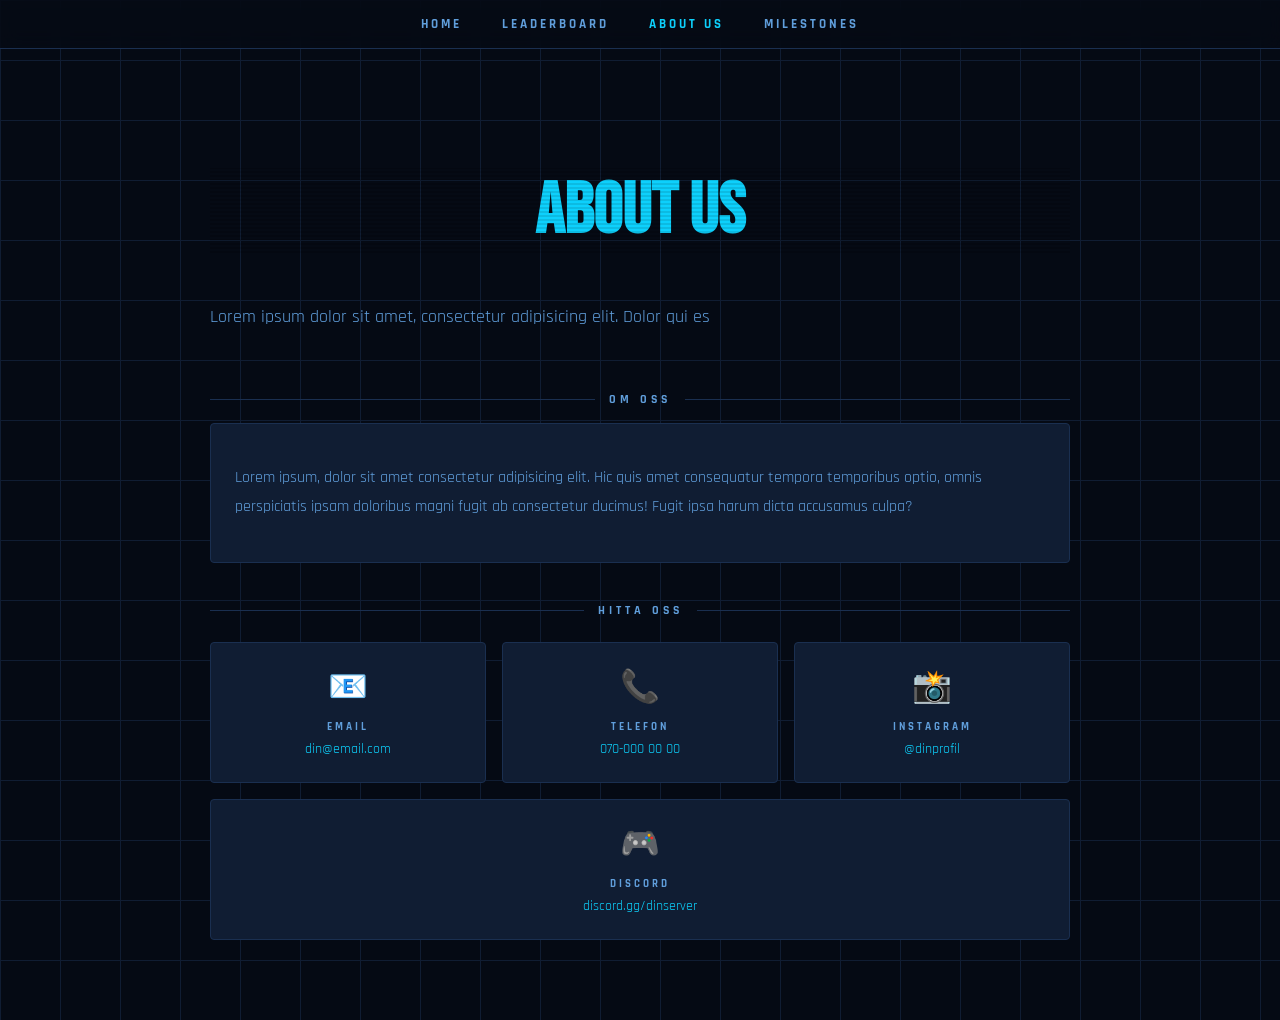
==== aboutus.html @ 58aadfc0 "arbetet jag gjorde under vecka 12, pushat 2026-03-25 Jag glum att pusha och skriva en vecka, my bad " ====
<!doctype html>
<html lang="en">
<head>
  <meta charset="UTF-8" />
  <meta name="viewport" content="width=device-width, initial-scale=1.0" />
  <link rel="preconnect" href="https://fonts.googleapis.com" />
  <link rel="preconnect" href="https://fonts.gstatic.com" crossorigin />
  <link href="https://fonts.googleapis.com/css2?family=Bebas+Neue&family=Rajdhani:wght@400;700&display=swap" rel="stylesheet" />
  <link rel="stylesheet" href="css/style.css" />
  <title>LEVEL UP! - About us</title>
</head>
<body>
  <nav>
    <a href="home.html" >Home</a>
    <a href="leaderboard.html">Leaderboard</a>
    <a href="aboutus.html" class="active">About us</a>
    <a href="milestones.html">Milestones</a>
  </nav>
  <main id="contacts">
    <div class="contacts-hero">
  <h1 class="crt">About us</h1>
  <p class="hero-desc">Lorem ipsum dolor sit amet, consectetur adipisicing elit. Dolor qui es</p>
</div>

<div class="section-label">Om oss</div>
<div class="about-box">
  <p>Lorem ipsum, dolor sit amet consectetur adipisicing elit. Hic quis amet consequatur tempora temporibus optio, omnis perspiciatis ipsam doloribus magni fugit ab consectetur ducimus! Fugit ipsa harum dicta accusamus culpa?</p>
</div>

<div class="section-label">Hitta oss</div>
<div class="contact-cards">
  <a href="mailto:din@email.com" class="contact-card">
    <div class="contact-icon">📧</div>
    <div class="contact-label">Email</div>
    <div class="contact-value">din@email.com</div>
  </a>
  <a href="tel:+46700000000" class="contact-card">
    <div class="contact-icon">📞</div>
    <div class="contact-label">Telefon</div>
    <div class="contact-value">070-000 00 00</div>
  </a>
  <a href="https://instagram.com/dinprofil" class="contact-card">
    <div class="contact-icon">📸</div>
    <div class="contact-label">Instagram</div>
    <div class="contact-value">@dinprofil</div>
  </a>
  <a href="https://discord.gg/dinserver" class="contact-card">
    <div class="contact-icon">🎮</div>
    <div class="contact-label">Discord</div>
    <div class="contact-value">discord.gg/dinserver</div>
  </a>
</div>
  </main>
</body>
</html>
---- css/style.css ----
:root {
    --bg: #050a14;
    --cyan: #0dd0fc;
    --panel: #101d33;
    --text: #cde6ff;
    --bread: #609edb;
}

body {
    font-family: 'Rajdhani', sans-serif;
    font-size: 16px;
    background-color: var(--bg);
    color: var(--text);
    background-image:
        linear-gradient(var(--panel) 1px, transparent 1px),
        linear-gradient(90deg, var(--panel) 1px, transparent 1px);
    background-size: 60px 60px;
    margin: 0;
}

body::before {
    content: '';
    position: fixed;
    inset: 0;
    background: repeating-linear-gradient(0deg,
            transparent,
            transparent 2px,
            rgba(0, 0, 0, 0.08) 2px,
            rbga(0, 0, 0, 0.08) 4px);
    pointer-events: none;
}

body::-webkit-scrollbar {
    width: 6px;
}

body::-webkit-scrollbar-track {
    background: var(--bg);
}

body::-webkit-scrollbar-thumb {
    background: var(--cyan);
    border-radius: 3px;
    box-shadow:
        0 0 6px var(--cyan),
        0 0 12px var(--cyan),
        0 0 20px var(--cyan);
}

#containterLeaderboard {
    display: grid;
    min-height: 100vh;
    grid-template-rows: auto auto 1fr;
    grid-template-areas:
        "hd"
        "se"
        "mn";
    max-width: 860px;
    margin: 0 auto;
    padding: 40px 24px;
}

header {
    grid-area: hd;
    font-family: 'Bebas Neue', sans-serif;
    font-size: 96px;
    color: var(--cyan);
    display: flex;
    align-items: center;
    justify-content: center;
    text-shadow:
        0 0 20px var(--cyan),
        0 0 60px var(--cyan),
        0 0 100px var(--cyan);
    animation: pulse-glow 4s ease-in-out infinite;
    z-index: 0;
    padding: 40px 24px;
    animation: fadeDown 0.6s ease both, pulse-glow 4s ease-in-out infinite;
}

.crt{
    position: relative;
}

.crt::before {
    content: '';
    position: absolute;
    inset: 0;
    background: repeating-linear-gradient(0deg,
            transparent,
            transparent 2px,
            rgba(0, 0, 0, 0.1) 2px,
            rgba(0, 0, 0, 0.1) 4px);
    pointer-events: none;
    z-index: 1;
}

@keyframes pulse-glow {
    0% {
        text-shadow: 0 0 5px var(--cyan), 0 0 10px var(--cyan);
    }

    50% {
        text-shadow: 0 0 10px var(--cyan), 0 0 20px var(--cyan), 0 0 160px var(--cyan);
    }

    100% {
        text-shadow: 0 0 5px var(--cyan), 0 0 10px var(--cyan);
    }
}

@keyframes fadeDown {
    from {
        opacity: 0;
        transform: translateY(-20px);
    }

    to {
        opacity: 1;
        transform: translateY(0);
    }
}

@keyframes fadeUp {
    from {
        opacity: 0;
        transform: translateY(20px);
    }

    to {
        opacity: 1;
        transform: translateY(0);
    }
}

nav {
    position: fixed;
    top: 0;
    left: 0;
    right: 0;
    display: flex;
    justify-content: center;
    gap: 40px;
    padding: 16px;
    background: rgba(5, 10, 20, 0.8);
    backdrop-filter: blur(10px);
    border-bottom: 1px solid #1a2f50;
    z-index: 100;
}

nav a {
    font-family: 'Rajdhani', sans-serif;
    font-size: 13px;
    font-weight: 700;
    letter-spacing: 3px;
    text-transform: uppercase;
    color: var(--bread);
    text-decoration: none;
    transition: color 0.2s;
}

nav a:hover {
    color: var(--cyan);
}

nav a.active {
    color: var(--cyan);
}

section {
    display: grid;
    grid-area: se;
    height: 350px;
}

main {
    grid-area: mn;
    padding: 0 24px 80px;
}

tr {
    background-color: var(--panel);
    height: 50px;
}

td {
    background-color: transparent;
    padding: 14px 20px;
    color: var(--text);
}

table {
    width: 100%;
    border-collapse: collapse;
}

thead tr {
    background: var(--panel);
    border-bottom: 1px solid #1a2f50;
}

th {
    padding: 12px 20px;
    font-size: 11px;
    font-weight: 700;
    letter-spacing: 3px;
    color: var(--bread);
    text-transform: uppercase;
    text-align: left;
}

tbody tr {
    border-bottom: 1px solid #1a2f50;
    transition: background 0.15s;
}

tbody tr:hover {
    background: rgba(13, 208, 252, 0.1);
}

.section-label {
    display: flex;
    align-items: center;
    gap: 14px;
    margin-bottom: 16px;
    font-size: 12px;
    font-weight: 700;
    letter-spacing: 4px;
    color: var(--bread);
    text-transform: uppercase;
}

.section-label::before,
.section-label::after {
    content: '';
    flex: 1;
    height: 1px;
    background: #1a2f50;
}

.table-wrap {
    border: 1px solid #1a2f50;
    border-radius: 4px;
    overflow: hidden;
}

.podium {
    display: flex;
    justify-content: center;
    align-items: flex-end;
    gap: 12px;
    height: 100%;
    animation: fadeUp 0.7s 0.2s ease both;
}

.podium-card {
    flex: 1;
    max-width: 240px;
    border-radius: 4px;
    padding: 20px 16px;
    text-align: center;
    border: 1px solid #1a2f50;
    background: var(--panel);
}

.rank-1 {
    padding-top: 40px;
    border-color: #ffd700;
    box-shadow: 0 0 20px rgba(255, 215, 0, 0.2);
}

.rank-2 {
    border-color: #c0c0c0;
    box-shadow: 0 0 16px rgba(192, 192, 192, 0.15);
}

.rank-3 {
    border-color: #cd7f32;
    box-shadow: 0 0 16px rgba(205, 127, 50, 0.15);
}

.podium-rank {
    font-family: 'Bebas Neue', sans-serif;
    font-size: 42px;
    line-height: 1;
    margin-bottom: 4px;
}

.rank-1 .podium-rank {
    color: #ffd700;
}

.rank-2 .podium-rank {
    color: #c0c0c0;
}

.rank-3 .podium-rank {
    color: #cd7f32;
}

.podium-name {
    font-size: 18px;
    font-weight: 700;
    color: #fff;
    margin-bottom: 6px;
}

.podium-xp {
    font-family: 'Bebas Neue', sans-serif;
    font-size: 24px;
    color: var(--cyan);
}

.xp-bar-wrap {
    width: 80px;
    height: 4px;
    background: #1a2f50;
    border-radius: 2px;
    margin-top: 5px;
    overflow: hidden;
}

.xp-bar {
    height: 100%;
    background: var(--cyan);
    border-radius: 2px;
}

section {
    grid-area: se;
    padding-bottom: 40px;
}

/* --------------------------------------- */

#home {
    max-width: 860px;
    margin: 0 auto;
    padding: 120px 24px 80px;
}

.hero {
    display: flex;
    flex-direction: column;
    align-items: center;
    text-align: center;
    margin-bottom: 10px;
}

.hero-logo img {
    width: 200px;
    height: 200px;
    border-radius: 50%;
    border: 2px solid var(--cyan);
    box-shadow: 0 0 20px var(--cyan);
}

.hero h1 {
    font-family: 'Bebas Neue', sans-serif;
    font-size: 72px;
    color: var(--cyan);
    animation: pulse-glow 4s ease-in-out infinite;
}

.hero-desc {
    font-size: 18px;
    color: var(--bread);
    max-width: 500px;
    line-height: 1.6;
}

.xp-cards {
    display: flex;
    gap: 16px;
    margin-top: 24px;
}

.xp-card {
    flex: 1;
    background: var(--panel);
    border: 1px solid #1a2f50;
    border-radius: 4px;
    padding: 24px;
    text-align: center;
}

.xp-card-icon {
    font-size: 32px;
    margin-bottom: 12px;
}

.xp-card-title {
    font-family: 'Bebas Neue', sans-serif;
    font-size: 24px;
    color: var(--cyan);
    margin-bottom: 8px;
}

.xp-card-desc {
    font-size: 14px;
    color: var(--bread);
    line-height: 1.6;
}

/* -------------------------------------- */

#contacts {
    max-width: 860px;
    margin: 0 auto;
    padding: 120px 24px 80px;
}

.contacts-hero {
    text-align: center;
    margin-bottom: 60px;
}

.contacts-hero h1 {
    font-family: 'Bebas Neue', sans-serif;
    font-size: 72px;
    color: var(--cyan);
    animation: pulse-glow 4s ease-in-out infinite;
}

.about-box {
    background: var(--panel);
    border: 1px solid #1a2f50;
    border-radius: 4px;
    padding: 24px;
    margin: 16px 0 40px;
    color: var(--bread);
    line-height: 1.8;
    font-size: 16px;
}

.contact-cards {
    display: flex;
    gap: 16px;
    margin-top: 24px;
    flex-wrap: wrap;
}

.contact-card {
    flex: 1;
    min-width: 180px;
    background: var(--panel);
    border: 1px solid #1a2f50;
    border-radius: 4px;
    padding: 24px;
    text-align: center;
    text-decoration: none;
    transition: border-color 0.2s, box-shadow 0.2s;
}

.contact-card:hover {
    border-color: var(--cyan);
    box-shadow: 0 0 12px rgba(13, 208, 252, 0.2);
}

.contact-icon {
    font-size: 32px;
    margin-bottom: 12px;
}

.contact-label {
    font-size: 11px;
    font-weight: 700;
    letter-spacing: 3px;
    color: var(--bread);
    text-transform: uppercase;
    margin-bottom: 6px;
}

.contact-value {
    font-size: 14px;
    color: var(--cyan);
}

/* ------------------------------------- */

#milestones {
    max-width: 860px;
    margin: 0 auto;
    padding: 120px 24px 80px;
}

.milestones-hero {
    text-align: center;
    margin-bottom: 60px;
}

.milestones-hero h1 {
    font-family: 'Bebas Neue', sans-serif;
    font-size: 72px;
    color: var(--cyan);
    animation: pulse-glow 4s ease-in-out infinite;
}

.milestone-cards {
    display: flex;
    flex-direction: column;
    gap: 12px;
    margin-top: 24px;
}

.milestone-card {
    display: flex;
    align-items: center;
    gap: 20px;
    background: var(--panel);
    border: 1px solid #1a2f50;
    border-radius: 4px;
    padding: 16px 24px;
    transition: border-color 0.2s, box-shadow 0.2s;
}

.milestone-card:hover {
    border-color: var(--cyan);
    box-shadow: 0 0 12px rgba(13, 208, 252, 0.15);
}

.milestone-color {
    width: 40px;
    height: 40px;
    border-radius: 50%;
    flex-shrink: 0;
}

.milestone-name {
    font-family: 'Bebas Neue', sans-serif;
    font-size: 24px;
    color: #fff;
}

.milestone-levels {
    font-size: 13px;
    color: var(--bread);
    letter-spacing: 2px;
}

.milestone-reward {
    font-size: 13px;
    color: var(--cyan);
    margin-top: 4px;
    letter-spacing: 1px;
}

/* Färger */
.yellow {
    background: #ffd700;
}

.green {
    background: #00c853;
}

.blue {
    background: #2979ff;
}

.purple {
    background: #aa00ff;
}

.red {
    background: #d50000;
}

.bronze {
    background: linear-gradient(135deg, #cd7f32, #3a1606);
}

.silver {
    background: linear-gradient(135deg, #c0c0c0, #0c0c0c);
}

.gold {
    background: linear-gradient(135deg, #ffcd45, #1d1a00);
}

.diamond {
    background: linear-gradient(135deg, #76d3dd, #afdbff, #4754cc);
}

.platinum {
    background: linear-gradient(135deg, #67f9ed, #affff8, #22eecc);
    
}

.mythical {
    background: linear-gradient(135deg, #ff399f, #c300ff, #2f00ff);
}

.mythical-card {
    position: relative;
    overflow: hidden;
    border-color: #818cf8;
    box-shadow: 0 0 100px rgba(129, 140, 248, 0.3);
}
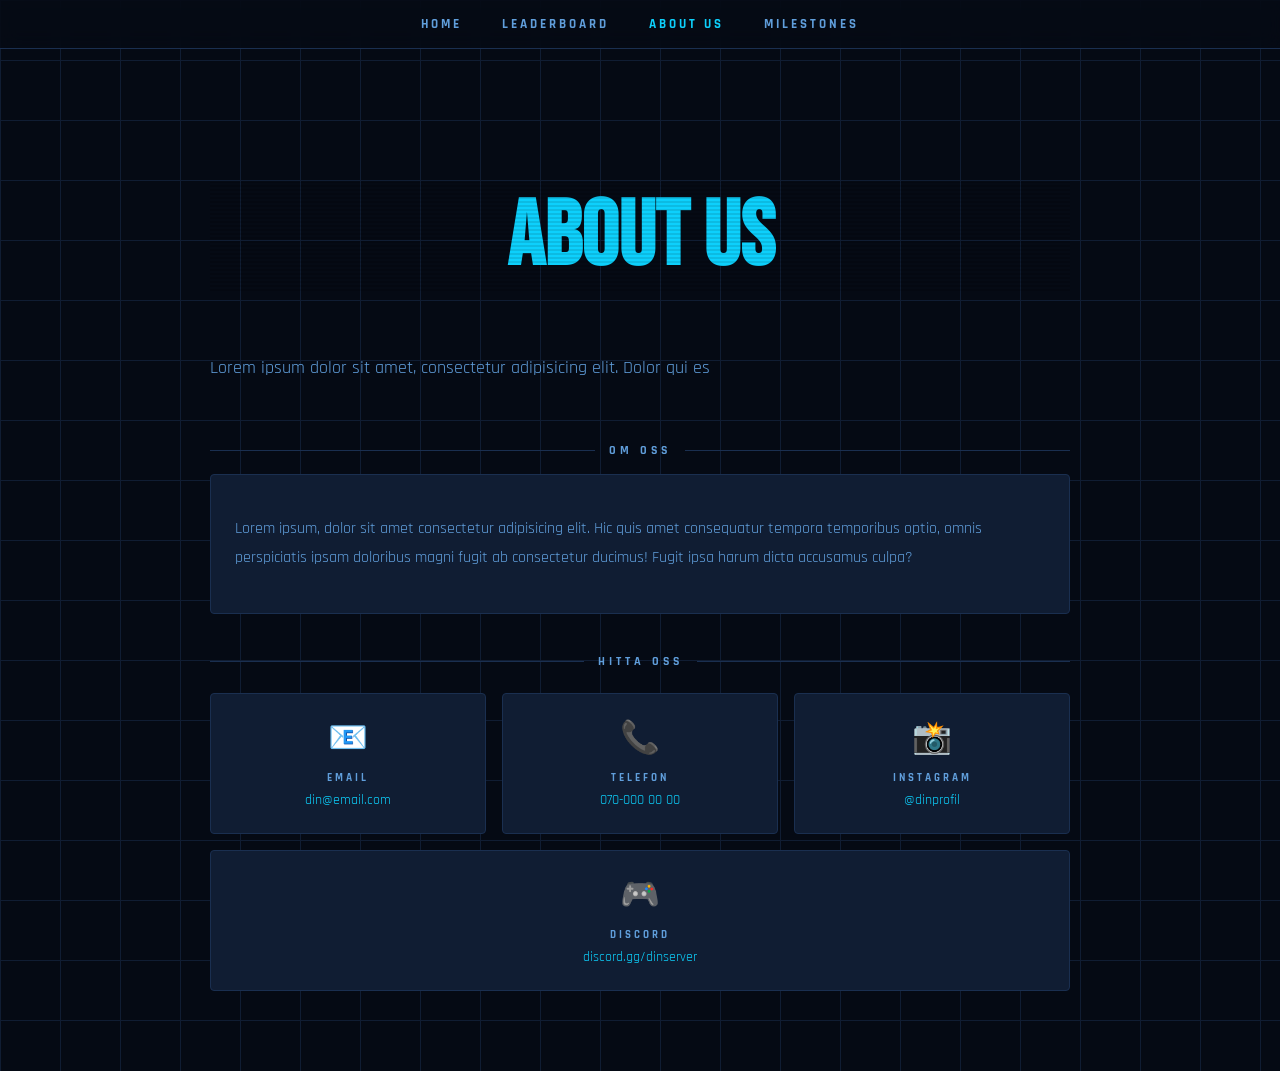
==== commit c6924e95: "2026-03-28 github pages compatability, titelfix and animations Next to-do: Responsive website :D" ====
--- a/aboutus.html
+++ b/aboutus.html
@@ -11,7 +11,7 @@
 </head>
 <body>
   <nav>
-    <a href="home.html" >Home</a>
+    <a href="index.html" >Home</a>
     <a href="leaderboard.html">Leaderboard</a>
     <a href="aboutus.html" class="active">About us</a>
     <a href="milestones.html">Milestones</a>
--- a/css/style.css
+++ b/css/style.css
@@ -4,6 +4,10 @@
     --panel: #101d33;
     --text: #cde6ff;
     --bread: #609edb;
+}
+
+main {
+    animation: fadeUp 0.7s 0.2s ease both;
 }
 
 body {
@@ -57,25 +61,23 @@
         "mn";
     max-width: 860px;
     margin: 0 auto;
-    padding: 40px 24px;
-}
-
-header {
+    padding: 0 24px;
+}
+
+.leaderboard-hero {
     grid-area: hd;
-    font-family: 'Bebas Neue', sans-serif;
-    font-size: 96px;
-    color: var(--cyan);
-    display: flex;
-    align-items: center;
+    display: flex;
     justify-content: center;
-    text-shadow:
-        0 0 20px var(--cyan),
-        0 0 60px var(--cyan),
-        0 0 100px var(--cyan);
-    animation: pulse-glow 4s ease-in-out infinite;
-    z-index: 0;
-    padding: 40px 24px;
+    padding: 185px 24px 80px;
+}
+
+.leaderboard-hero h1 {
+    font-family: 'Bebas Neue', sans-serif;
+    font-size: 92px;
+    color: var(--cyan);
     animation: fadeDown 0.6s ease both, pulse-glow 4s ease-in-out infinite;
+    margin: 0;
+    text-align: center;
 }
 
 .crt{
@@ -328,6 +330,7 @@
 
 section {
     grid-area: se;
+    height: 150px;
     padding-bottom: 40px;
 }
 
@@ -355,11 +358,25 @@
     box-shadow: 0 0 20px var(--cyan);
 }
 
+.contacts-hero h1 {
+    font-family: 'Bebas Neue', sans-serif;
+    font-size: 92px;
+    color: var(--cyan);
+    animation: fadeDown 0.6s ease both, pulse-glow 4s ease-in-out infinite;
+}
+
+.milestones-hero h1 {
+    font-family: 'Bebas Neue', sans-serif;
+    font-size: 92px;
+    color: var(--cyan);
+    animation: fadeDown 0.6s ease both, pulse-glow 4s ease-in-out infinite;
+}
+
 .hero h1 {
     font-family: 'Bebas Neue', sans-serif;
-    font-size: 72px;
-    color: var(--cyan);
-    animation: pulse-glow 4s ease-in-out infinite;
+    font-size: 92px;
+    color: var(--cyan);
+    animation: fadeDown 0.6s ease both, pulse-glow 4s ease-in-out infinite;
 }
 
 .hero-desc {
@@ -417,7 +434,7 @@
 
 .contacts-hero h1 {
     font-family: 'Bebas Neue', sans-serif;
-    font-size: 72px;
+    font-size: 92px;
     color: var(--cyan);
     animation: pulse-glow 4s ease-in-out infinite;
 }
@@ -491,7 +508,7 @@
 
 .milestones-hero h1 {
     font-family: 'Bebas Neue', sans-serif;
-    font-size: 72px;
+    font-size: 92px;
     color: var(--cyan);
     animation: pulse-glow 4s ease-in-out infinite;
 }
@@ -545,7 +562,7 @@
     letter-spacing: 1px;
 }
 
-/* Färger */
+/* Färger (väldigt jobbig skit ugghghhhghhghghghhhhh)*/
 .yellow {
     background: #ffd700;
 }
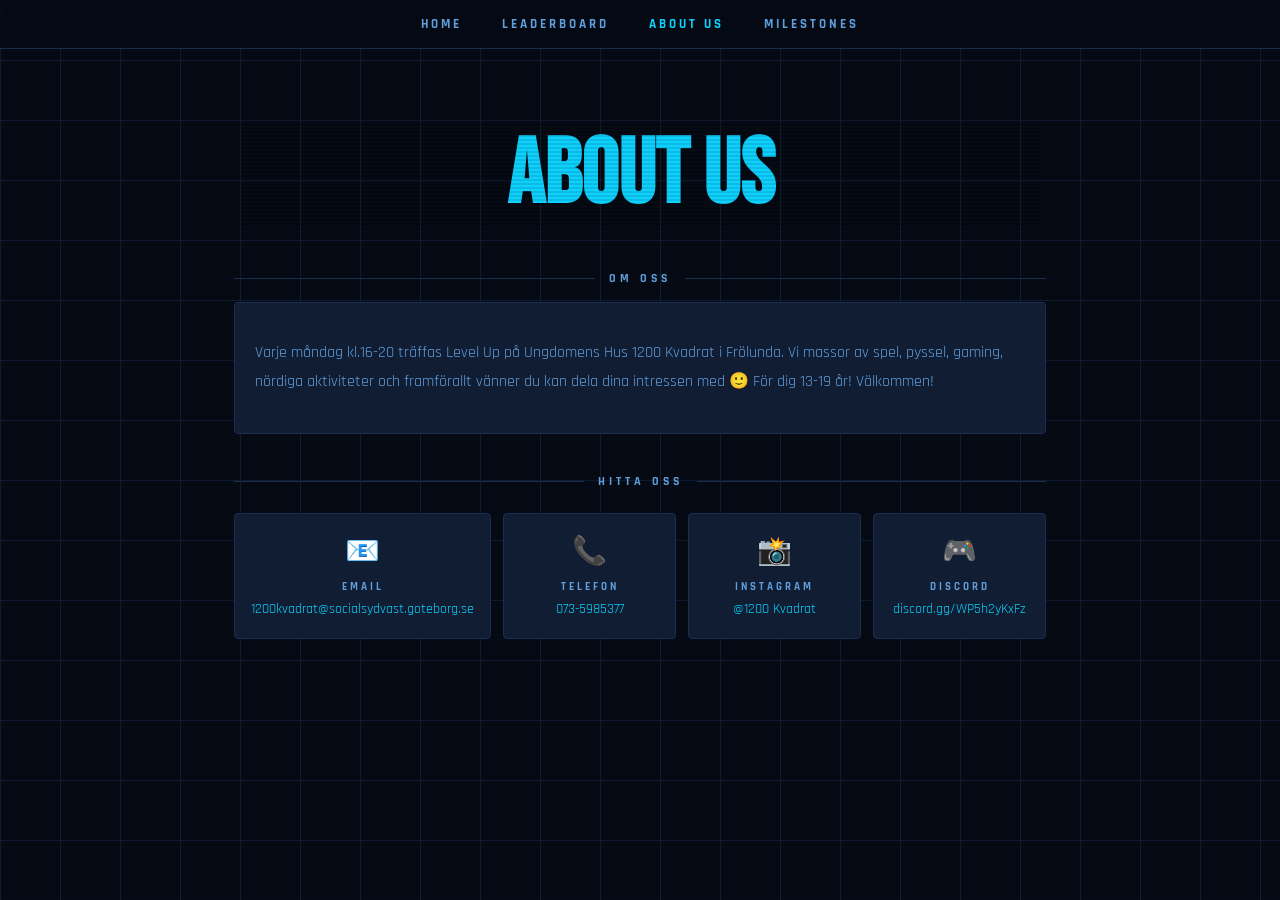
==== commit 2b30508d: "I think this is where i made it responsive but i forgor what patch i am on" ====
--- a/aboutus.html
+++ b/aboutus.html
@@ -8,8 +8,10 @@
   <link href="https://fonts.googleapis.com/css2?family=Bebas+Neue&family=Rajdhani:wght@400;700&display=swap" rel="stylesheet" />
   <link rel="stylesheet" href="css/style.css" />
   <title>LEVEL UP! - About us</title>
+  <link rel="icon" type="image/x-icon" href="img/leveluplogo.png">
 </head>
 <body>
+  <div id="wrapperAboutus">
   <nav>
     <a href="index.html" >Home</a>
     <a href="leaderboard.html">Leaderboard</a>
@@ -19,37 +21,38 @@
   <main id="contacts">
     <div class="contacts-hero">
   <h1 class="crt">About us</h1>
-  <p class="hero-desc">Lorem ipsum dolor sit amet, consectetur adipisicing elit. Dolor qui es</p>
+  <p class="hero-desc"></p>
 </div>
 
 <div class="section-label">Om oss</div>
 <div class="about-box">
-  <p>Lorem ipsum, dolor sit amet consectetur adipisicing elit. Hic quis amet consequatur tempora temporibus optio, omnis perspiciatis ipsam doloribus magni fugit ab consectetur ducimus! Fugit ipsa harum dicta accusamus culpa?</p>
+  <p>Varje måndag kl.16-20 träffas Level Up på Ungdomens Hus 1200 Kvadrat i Frölunda. Vi massor av spel, pyssel, gaming, nördiga aktiviteter och framförallt vänner du kan dela dina intressen med 🙂 För dig 13-19 år! Välkommen!</p>
 </div>
 
 <div class="section-label">Hitta oss</div>
 <div class="contact-cards">
-  <a href="mailto:din@email.com" class="contact-card">
+  <a href="mailto:1200kvadrat@socialsydvast.goteborg.se" class="contact-card">
     <div class="contact-icon">📧</div>
     <div class="contact-label">Email</div>
-    <div class="contact-value">din@email.com</div>
+    <div class="contact-value">1200kvadrat@socialsydvast.goteborg.se</div>
   </a>
-  <a href="tel:+46700000000" class="contact-card">
+  <a href="tel:0735985377" class="contact-card">
     <div class="contact-icon">📞</div>
     <div class="contact-label">Telefon</div>
-    <div class="contact-value">070-000 00 00</div>
+    <div class="contact-value">073-5985377</div>
   </a>
-  <a href="https://instagram.com/dinprofil" class="contact-card">
+  <a href="https://instagram.com/1200 Kvadrat" class="contact-card">
     <div class="contact-icon">📸</div>
     <div class="contact-label">Instagram</div>
-    <div class="contact-value">@dinprofil</div>
+    <div class="contact-value">@1200 Kvadrat</div>
   </a>
-  <a href="https://discord.gg/dinserver" class="contact-card">
+  <a href="https://discord.gg/WP5h2yKxFz" class="contact-card">
     <div class="contact-icon">🎮</div>
     <div class="contact-label">Discord</div>
-    <div class="contact-value">discord.gg/dinserver</div>
+    <div class="contact-value">discord.gg/WP5h2yKxFz</div>
   </a>
 </div>
   </main>
+  </div>
 </body>
 </html>
--- a/css/style.css
+++ b/css/style.css
@@ -8,6 +8,12 @@
 
 main {
     animation: fadeUp 0.7s 0.2s ease both;
+}
+
+*,
+*::before,
+*::after {
+    box-sizing: border-box;
 }
 
 body {
@@ -20,6 +26,7 @@
         linear-gradient(90deg, var(--panel) 1px, transparent 1px);
     background-size: 60px 60px;
     margin: 0;
+    overflow-x: hidden;
 }
 
 body::before {
@@ -30,7 +37,7 @@
             transparent,
             transparent 2px,
             rgba(0, 0, 0, 0.08) 2px,
-            rbga(0, 0, 0, 0.08) 4px);
+            rgba(0, 0, 0, 0.08) 4px);
     pointer-events: none;
 }
 
@@ -51,36 +58,256 @@
         0 0 20px var(--cyan);
 }
 
+/* --------------wrappers*/
+#wrapperAboutus,
+#wrapperHome,
+#wrapperLeaderboard,
+#wrapperMilestones,
+#wrappperMilestones {
+    width: 100%;
+    max-width: 1200px;
+    padding: 0;
+    margin: 0 auto;
+    overflow-x: hidden;
+}
+
+/* ------------nav*/
+nav {
+    position: fixed;
+    top: 0;
+    left: 0;
+    right: 0;
+    display: flex;
+    justify-content: center;
+    flex-wrap: wrap;
+    gap: 16px;
+    padding: 12px 16px;
+    background: rgba(5, 10, 20, 0.8);
+    backdrop-filter: blur(10px);
+    border-bottom: 1px solid #1a2f50;
+    z-index: 100;
+}
+
+nav a {
+    font-family: 'Rajdhani', sans-serif;
+    font-size: 12px;
+    font-weight: 700;
+    letter-spacing: 2px;
+    text-transform: uppercase;
+    color: var(--bread);
+    text-decoration: none;
+    transition: color 0.2s;
+}
+
+nav a:hover {
+    color: var(--cyan);
+}
+
+nav a.active {
+    color: var(--cyan);
+}
+
+/* ---------------leaderbpard layout*/
 #containterLeaderboard {
     display: grid;
-    min-height: 100vh;
     grid-template-rows: auto auto 1fr;
     grid-template-areas:
         "hd"
         "se"
         "mn";
-    max-width: 860px;
+    width: 100%;
+    max-width: 1200px;
     margin: 0 auto;
-    padding: 0 24px;
+    padding: 0 16px;
 }
 
 .leaderboard-hero {
     grid-area: hd;
     display: flex;
     justify-content: center;
-    padding: 185px 24px 80px;
+    padding: 100px 16px 40px;
 }
 
 .leaderboard-hero h1 {
     font-family: 'Bebas Neue', sans-serif;
-    font-size: 92px;
+    font-size: clamp(48px, 12vw, 92px);
     color: var(--cyan);
     animation: fadeDown 0.6s ease both, pulse-glow 4s ease-in-out infinite;
     margin: 0;
     text-align: center;
 }
 
-.crt{
+/* --------------Podium se*/
+section {
+    grid-area: se;
+    height: auto;
+    min-height: 160px;
+    padding: 16px 0 32px;
+}
+
+.podium {
+    display: flex;
+    justify-content: center;
+    align-items: flex-end;
+    gap: 8px;
+    height: 100%;
+    animation: fadeUp 0.7s 0.2s ease both;
+}
+
+.podium-card {
+    flex: 1;
+    min-width: 0;
+    max-width: 240px;
+    border-radius: 4px;
+    padding: 12px 8px;
+    text-align: center;
+    border: 1px solid #1a2f50;
+    background: var(--panel);
+    word-break: break-word;
+}
+
+.rank-1 {
+    padding-top: 28px;
+    border-color: #ffd700;
+    box-shadow: 0 0 20px rgba(255, 215, 0, 0.2);
+}
+
+.rank-2 {
+    border-color: #c0c0c0;
+    box-shadow: 0 0 16px rgba(192, 192, 192, 0.15);
+}
+
+.rank-3 {
+    border-color: #cd7f32;
+    box-shadow: 0 0 16px rgba(205, 127, 50, 0.15);
+}
+
+.podium-rank {
+    font-family: 'Bebas Neue', sans-serif;
+    font-size: clamp(24px, 6vw, 42px);
+    line-height: 1;
+    margin-bottom: 4px;
+}
+
+.rank-1 .podium-rank {
+    color: #ffd700;
+}
+
+.rank-2 .podium-rank {
+    color: #c0c0c0;
+}
+
+.rank-3 .podium-rank {
+    color: #cd7f32;
+}
+
+.podium-name {
+    font-size: clamp(12px, 3vw, 18px);
+    font-weight: 700;
+    color: #fff;
+    margin-bottom: 4px;
+}
+
+.podium-xp {
+    font-family: 'Bebas Neue', sans-serif;
+    font-size: clamp(14px, 4vw, 24px);
+    color: var(--cyan);
+}
+
+/*------------------Table stuff */
+main {
+    grid-area: mn;
+    padding: 0 0 80px;
+}
+
+.table-wrap {
+    border: 1px solid #1a2f50;
+    border-radius: 4px;
+    overflow-x: auto;
+    -webkit-overflow-scrolling: touch;
+}
+
+table {
+    width: 100%;
+    min-width: 360px;
+    border-collapse: collapse;
+}
+
+thead tr {
+    background: var(--panel);
+    border-bottom: 1px solid #1a2f50;
+}
+
+th {
+    padding: 10px 12px;
+    font-size: 10px;
+    font-weight: 700;
+    letter-spacing: 2px;
+    color: var(--bread);
+    text-transform: uppercase;
+    text-align: left;
+    white-space: nowrap;
+}
+
+tr {
+    background-color: var(--panel);
+    height: 50px;
+}
+
+td {
+    background-color: transparent;
+    padding: 10px 12px;
+    color: var(--text);
+    font-size: 14px;
+}
+
+tbody tr {
+    border-bottom: 1px solid #1a2f50;
+    transition: background 0.15s;
+}
+
+tbody tr:hover {
+    background: rgba(13, 208, 252, 0.1);
+}
+
+.xp-bar-wrap {
+    width: 60px;
+    height: 4px;
+    background: #1a2f50;
+    border-radius: 2px;
+    margin-top: 5px;
+    overflow: hidden;
+}
+
+.xp-bar {
+    height: 100%;
+    background: var(--cyan);
+    border-radius: 2px;
+}
+
+/* ----------section label*/
+.section-label {
+    display: flex;
+    align-items: center;
+    gap: 14px;
+    margin-bottom: 16px;
+    font-size: 12px;
+    font-weight: 700;
+    letter-spacing: 4px;
+    color: var(--bread);
+    text-transform: uppercase;
+}
+
+.section-label::before,
+.section-label::after {
+    content: '';
+    flex: 1;
+    height: 1px;
+    background: #1a2f50;
+}
+
+/* crt*/
+.crt {
     position: relative;
 }
 
@@ -97,6 +324,7 @@
     z-index: 1;
 }
 
+/* ---------------------*/
 @keyframes pulse-glow {
     0% {
         text-shadow: 0 0 5px var(--cyan), 0 0 10px var(--cyan);
@@ -135,211 +363,11 @@
     }
 }
 
-nav {
-    position: fixed;
-    top: 0;
-    left: 0;
-    right: 0;
-    display: flex;
-    justify-content: center;
-    gap: 40px;
-    padding: 16px;
-    background: rgba(5, 10, 20, 0.8);
-    backdrop-filter: blur(10px);
-    border-bottom: 1px solid #1a2f50;
-    z-index: 100;
-}
-
-nav a {
-    font-family: 'Rajdhani', sans-serif;
-    font-size: 13px;
-    font-weight: 700;
-    letter-spacing: 3px;
-    text-transform: uppercase;
-    color: var(--bread);
-    text-decoration: none;
-    transition: color 0.2s;
-}
-
-nav a:hover {
-    color: var(--cyan);
-}
-
-nav a.active {
-    color: var(--cyan);
-}
-
-section {
-    display: grid;
-    grid-area: se;
-    height: 350px;
-}
-
-main {
-    grid-area: mn;
-    padding: 0 24px 80px;
-}
-
-tr {
-    background-color: var(--panel);
-    height: 50px;
-}
-
-td {
-    background-color: transparent;
-    padding: 14px 20px;
-    color: var(--text);
-}
-
-table {
-    width: 100%;
-    border-collapse: collapse;
-}
-
-thead tr {
-    background: var(--panel);
-    border-bottom: 1px solid #1a2f50;
-}
-
-th {
-    padding: 12px 20px;
-    font-size: 11px;
-    font-weight: 700;
-    letter-spacing: 3px;
-    color: var(--bread);
-    text-transform: uppercase;
-    text-align: left;
-}
-
-tbody tr {
-    border-bottom: 1px solid #1a2f50;
-    transition: background 0.15s;
-}
-
-tbody tr:hover {
-    background: rgba(13, 208, 252, 0.1);
-}
-
-.section-label {
-    display: flex;
-    align-items: center;
-    gap: 14px;
-    margin-bottom: 16px;
-    font-size: 12px;
-    font-weight: 700;
-    letter-spacing: 4px;
-    color: var(--bread);
-    text-transform: uppercase;
-}
-
-.section-label::before,
-.section-label::after {
-    content: '';
-    flex: 1;
-    height: 1px;
-    background: #1a2f50;
-}
-
-.table-wrap {
-    border: 1px solid #1a2f50;
-    border-radius: 4px;
-    overflow: hidden;
-}
-
-.podium {
-    display: flex;
-    justify-content: center;
-    align-items: flex-end;
-    gap: 12px;
-    height: 100%;
-    animation: fadeUp 0.7s 0.2s ease both;
-}
-
-.podium-card {
-    flex: 1;
-    max-width: 240px;
-    border-radius: 4px;
-    padding: 20px 16px;
-    text-align: center;
-    border: 1px solid #1a2f50;
-    background: var(--panel);
-}
-
-.rank-1 {
-    padding-top: 40px;
-    border-color: #ffd700;
-    box-shadow: 0 0 20px rgba(255, 215, 0, 0.2);
-}
-
-.rank-2 {
-    border-color: #c0c0c0;
-    box-shadow: 0 0 16px rgba(192, 192, 192, 0.15);
-}
-
-.rank-3 {
-    border-color: #cd7f32;
-    box-shadow: 0 0 16px rgba(205, 127, 50, 0.15);
-}
-
-.podium-rank {
-    font-family: 'Bebas Neue', sans-serif;
-    font-size: 42px;
-    line-height: 1;
-    margin-bottom: 4px;
-}
-
-.rank-1 .podium-rank {
-    color: #ffd700;
-}
-
-.rank-2 .podium-rank {
-    color: #c0c0c0;
-}
-
-.rank-3 .podium-rank {
-    color: #cd7f32;
-}
-
-.podium-name {
-    font-size: 18px;
-    font-weight: 700;
-    color: #fff;
-    margin-bottom: 6px;
-}
-
-.podium-xp {
-    font-family: 'Bebas Neue', sans-serif;
-    font-size: 24px;
-    color: var(--cyan);
-}
-
-.xp-bar-wrap {
-    width: 80px;
-    height: 4px;
-    background: #1a2f50;
-    border-radius: 2px;
-    margin-top: 5px;
-    overflow: hidden;
-}
-
-.xp-bar {
-    height: 100%;
-    background: var(--cyan);
-    border-radius: 2px;
-}
-
-section {
-    grid-area: se;
-    height: 150px;
-    padding-bottom: 40px;
-}
-
-/* --------------------------------------- */
-
+/* ----------home */
 #home {
     max-width: 860px;
     margin: 0 auto;
-    padding: 120px 24px 80px;
+    padding: 100px 16px 80px;
 }
 
 .hero {
@@ -351,36 +379,26 @@
 }
 
 .hero-logo img {
-    width: 200px;
-    height: 200px;
+    max-width: 100%;
+    width: 160px;
+    height: 160px;
     border-radius: 50%;
     border: 2px solid var(--cyan);
     box-shadow: 0 0 20px var(--cyan);
 }
 
-.contacts-hero h1 {
-    font-family: 'Bebas Neue', sans-serif;
-    font-size: 92px;
-    color: var(--cyan);
-    animation: fadeDown 0.6s ease both, pulse-glow 4s ease-in-out infinite;
-}
-
+.hero h1,
+.contacts-hero h1,
 .milestones-hero h1 {
     font-family: 'Bebas Neue', sans-serif;
-    font-size: 92px;
+    font-size: clamp(48px, 12vw, 92px);
     color: var(--cyan);
     animation: fadeDown 0.6s ease both, pulse-glow 4s ease-in-out infinite;
-}
-
-.hero h1 {
-    font-family: 'Bebas Neue', sans-serif;
-    font-size: 92px;
-    color: var(--cyan);
-    animation: fadeDown 0.6s ease both, pulse-glow 4s ease-in-out infinite;
+    margin: 0;
 }
 
 .hero-desc {
-    font-size: 18px;
+    font-size: 16px;
     color: var(--bread);
     max-width: 500px;
     line-height: 1.6;
@@ -388,62 +406,55 @@
 
 .xp-cards {
     display: flex;
-    gap: 16px;
+    flex-wrap: wrap;
+    gap: 12px;
     margin-top: 24px;
 }
 
 .xp-card {
-    flex: 1;
+    flex: 1 1 140px;
     background: var(--panel);
     border: 1px solid #1a2f50;
     border-radius: 4px;
-    padding: 24px;
+    padding: 20px 16px;
     text-align: center;
 }
 
 .xp-card-icon {
-    font-size: 32px;
-    margin-bottom: 12px;
+    font-size: 28px;
+    margin-bottom: 10px;
 }
 
 .xp-card-title {
     font-family: 'Bebas Neue', sans-serif;
-    font-size: 24px;
-    color: var(--cyan);
-    margin-bottom: 8px;
+    font-size: 22px;
+    color: var(--cyan);
+    margin-bottom: 6px;
 }
 
 .xp-card-desc {
-    font-size: 14px;
+    font-size: 13px;
     color: var(--bread);
     line-height: 1.6;
 }
 
-/* -------------------------------------- */
-
+/* ------------------------about us */
 #contacts {
     max-width: 860px;
     margin: 0 auto;
-    padding: 120px 24px 80px;
+    padding: 100px 16px 80px;
 }
 
 .contacts-hero {
     text-align: center;
-    margin-bottom: 60px;
-}
-
-.contacts-hero h1 {
-    font-family: 'Bebas Neue', sans-serif;
-    font-size: 92px;
-    color: var(--cyan);
-    animation: pulse-glow 4s ease-in-out infinite;
+    margin-bottom: 40px;
 }
 
 .about-box {
     background: var(--panel);
     border: 1px solid #1a2f50;
     border-radius: 4px;
-    padding: 24px;
+    padding: 20px;
     margin: 16px 0 40px;
     color: var(--bread);
     line-height: 1.8;
@@ -452,18 +463,17 @@
 
 .contact-cards {
     display: flex;
-    gap: 16px;
+    flex-wrap: wrap;
+    gap: 12px;
     margin-top: 24px;
-    flex-wrap: wrap;
 }
 
 .contact-card {
-    flex: 1;
-    min-width: 180px;
+    flex: 1 1 140px;
     background: var(--panel);
     border: 1px solid #1a2f50;
     border-radius: 4px;
-    padding: 24px;
+    padding: 20px 16px;
     text-align: center;
     text-decoration: none;
     transition: border-color 0.2s, box-shadow 0.2s;
@@ -475,8 +485,8 @@
 }
 
 .contact-icon {
-    font-size: 32px;
-    margin-bottom: 12px;
+    font-size: 28px;
+    margin-bottom: 10px;
 }
 
 .contact-label {
@@ -493,41 +503,32 @@
     color: var(--cyan);
 }
 
-/* ------------------------------------- */
-
 #milestones {
     max-width: 860px;
     margin: 0 auto;
-    padding: 120px 24px 80px;
+    padding: 100px 16px 80px;
 }
 
 .milestones-hero {
     text-align: center;
-    margin-bottom: 60px;
-}
-
-.milestones-hero h1 {
-    font-family: 'Bebas Neue', sans-serif;
-    font-size: 92px;
-    color: var(--cyan);
-    animation: pulse-glow 4s ease-in-out infinite;
+    margin-bottom: 40px;
 }
 
 .milestone-cards {
     display: flex;
     flex-direction: column;
-    gap: 12px;
+    gap: 10px;
     margin-top: 24px;
 }
 
 .milestone-card {
     display: flex;
     align-items: center;
-    gap: 20px;
+    gap: 16px;
     background: var(--panel);
     border: 1px solid #1a2f50;
     border-radius: 4px;
-    padding: 16px 24px;
+    padding: 14px 20px;
     transition: border-color 0.2s, box-shadow 0.2s;
 }
 
@@ -537,75 +538,29 @@
 }
 
 .milestone-color {
-    width: 40px;
-    height: 40px;
+    width: 36px;
+    height: 36px;
     border-radius: 50%;
     flex-shrink: 0;
 }
 
 .milestone-name {
     font-family: 'Bebas Neue', sans-serif;
-    font-size: 24px;
+    font-size: 22px;
     color: #fff;
 }
 
 .milestone-levels {
-    font-size: 13px;
+    font-size: 12px;
     color: var(--bread);
     letter-spacing: 2px;
 }
 
 .milestone-reward {
-    font-size: 13px;
+    font-size: 12px;
     color: var(--cyan);
     margin-top: 4px;
     letter-spacing: 1px;
-}
-
-/* Färger (väldigt jobbig skit ugghghhhghhghghghhhhh)*/
-.yellow {
-    background: #ffd700;
-}
-
-.green {
-    background: #00c853;
-}
-
-.blue {
-    background: #2979ff;
-}
-
-.purple {
-    background: #aa00ff;
-}
-
-.red {
-    background: #d50000;
-}
-
-.bronze {
-    background: linear-gradient(135deg, #cd7f32, #3a1606);
-}
-
-.silver {
-    background: linear-gradient(135deg, #c0c0c0, #0c0c0c);
-}
-
-.gold {
-    background: linear-gradient(135deg, #ffcd45, #1d1a00);
-}
-
-.diamond {
-    background: linear-gradient(135deg, #76d3dd, #afdbff, #4754cc);
-}
-
-.platinum {
-    background: linear-gradient(135deg, #67f9ed, #affff8, #22eecc);
-    
-}
-
-.mythical {
-    background: linear-gradient(135deg, #ff399f, #c300ff, #2f00ff);
 }
 
 .mythical-card {
@@ -615,3 +570,112 @@
     box-shadow: 0 0 100px rgba(129, 140, 248, 0.3);
 }
 
+
+.yellow {
+    background: #ffd700;
+}
+
+.green {
+    background: #00c853;
+}
+
+.blue {
+    background: #2979ff;
+}
+
+.purple {
+    background: #aa00ff;
+}
+
+.red {
+    background: #d50000;
+}
+
+.bronze {
+    background: linear-gradient(135deg, #cd7f32, #3a1606);
+}
+
+.silver {
+    background: linear-gradient(135deg, #c0c0c0, #0c0c0c);
+}
+
+.gold {
+    background: linear-gradient(135deg, #ffcd45, #1d1a00);
+}
+
+.diamond {
+    background: linear-gradient(135deg, #76d3dd, #afdbff, #4754cc);
+}
+
+.platinum {
+    background: linear-gradient(135deg, #67f9ed, #affff8, #22eecc);
+}
+
+.mythical {
+    background: linear-gradient(135deg, #ff399f, #c300ff, #2f00ff);
+}
+
+@media (min-width: 480px) {
+    nav {
+        gap: 28px;
+    }
+
+    #containterLeaderboard {
+        padding: 0 20px;
+    }
+
+    th,
+    td {
+        padding: 12px 16px;
+    }
+}
+
+@media (min-width: 768px) {
+    nav {
+        gap: 40px;
+        padding: 16px;
+    }
+
+    nav a {
+        font-size: 13px;
+        letter-spacing: 3px;
+    }
+
+    .leaderboard-hero {
+        padding: 140px 24px 60px;
+    }
+
+    #containterLeaderboard {
+        padding: 0 24px;
+    }
+
+    th {
+        padding: 12px 20px;
+        font-size: 11px;
+        letter-spacing: 3px;
+    }
+
+    td {
+        padding: 14px 20px;
+        font-size: 16px;
+    }
+
+    .podium-card {
+        padding: 20px 16px;
+    }
+
+    .rank-1 {
+        padding-top: 40px;
+    }
+
+    .hero-logo img {
+        width: 200px;
+        height: 200px;
+    }
+
+    #home,
+    #contacts,
+    #milestones {
+        padding: 120px 24px 80px;
+    }
+}
